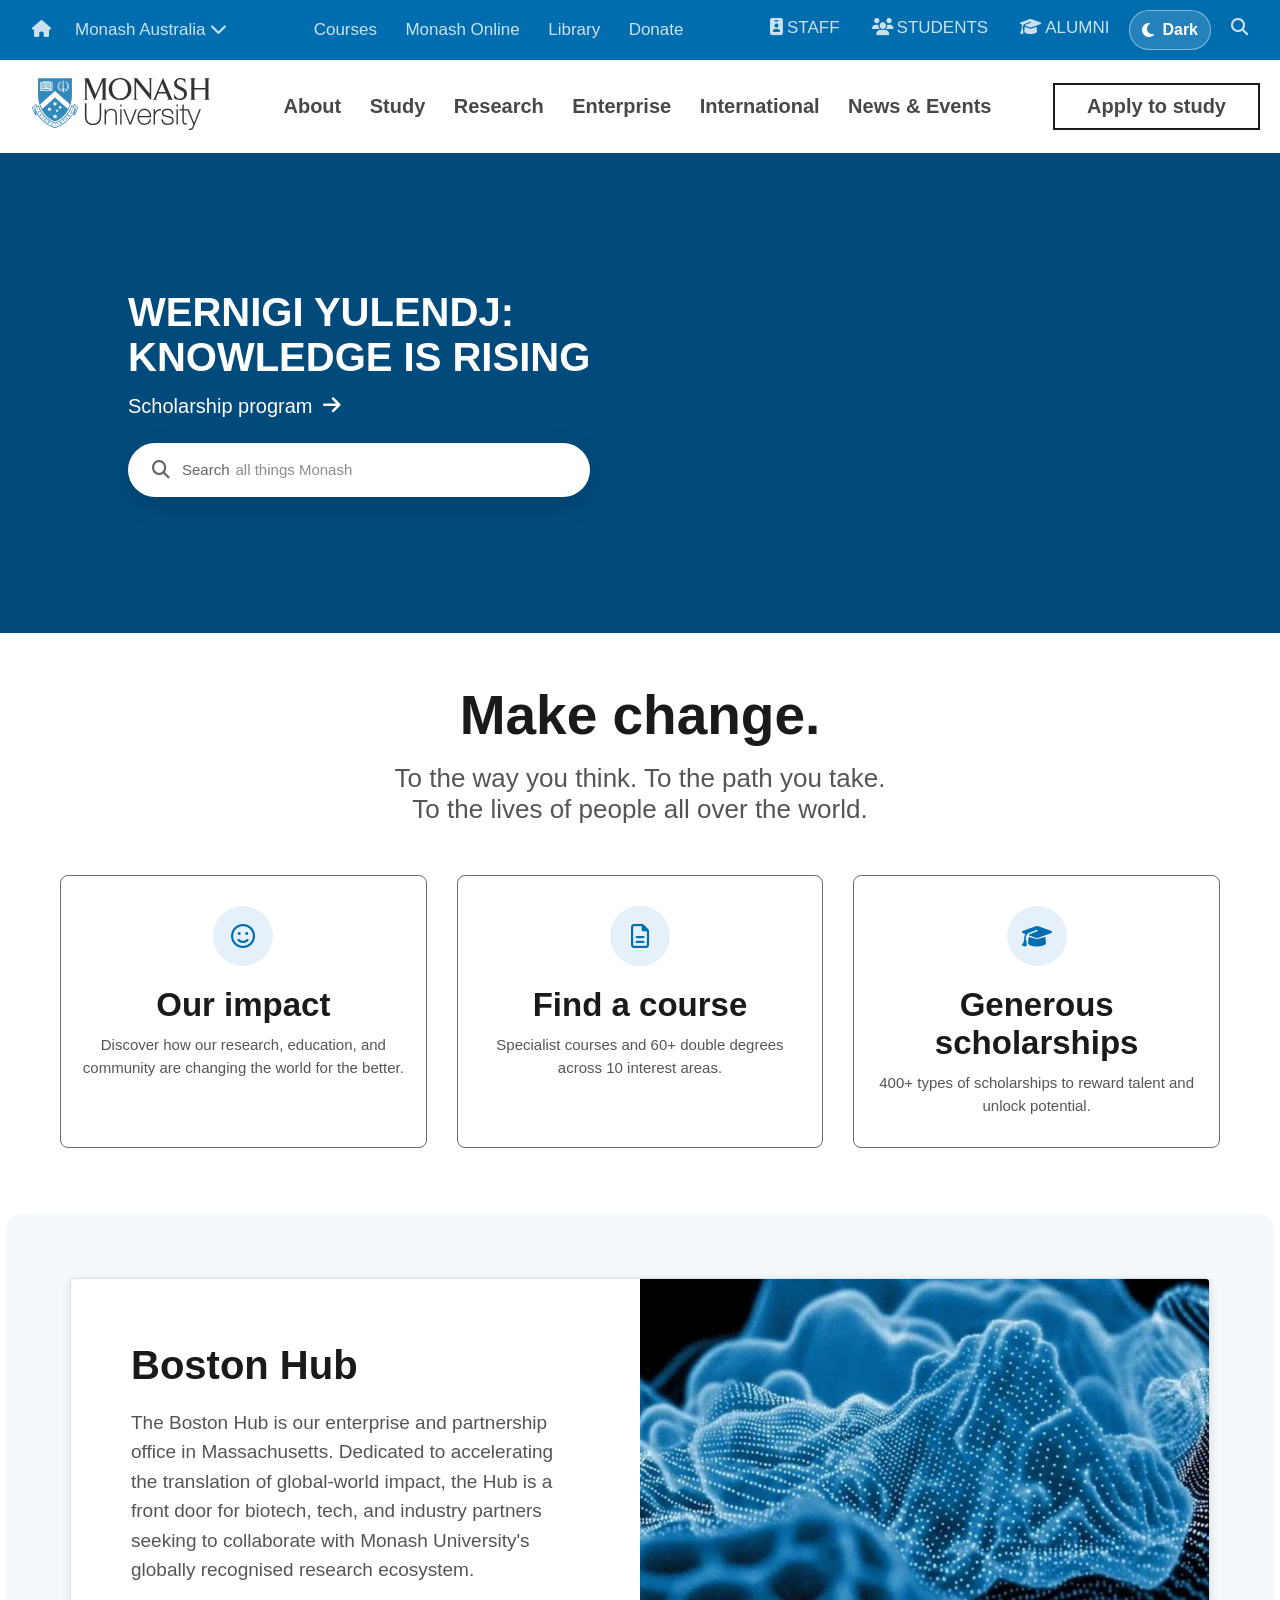
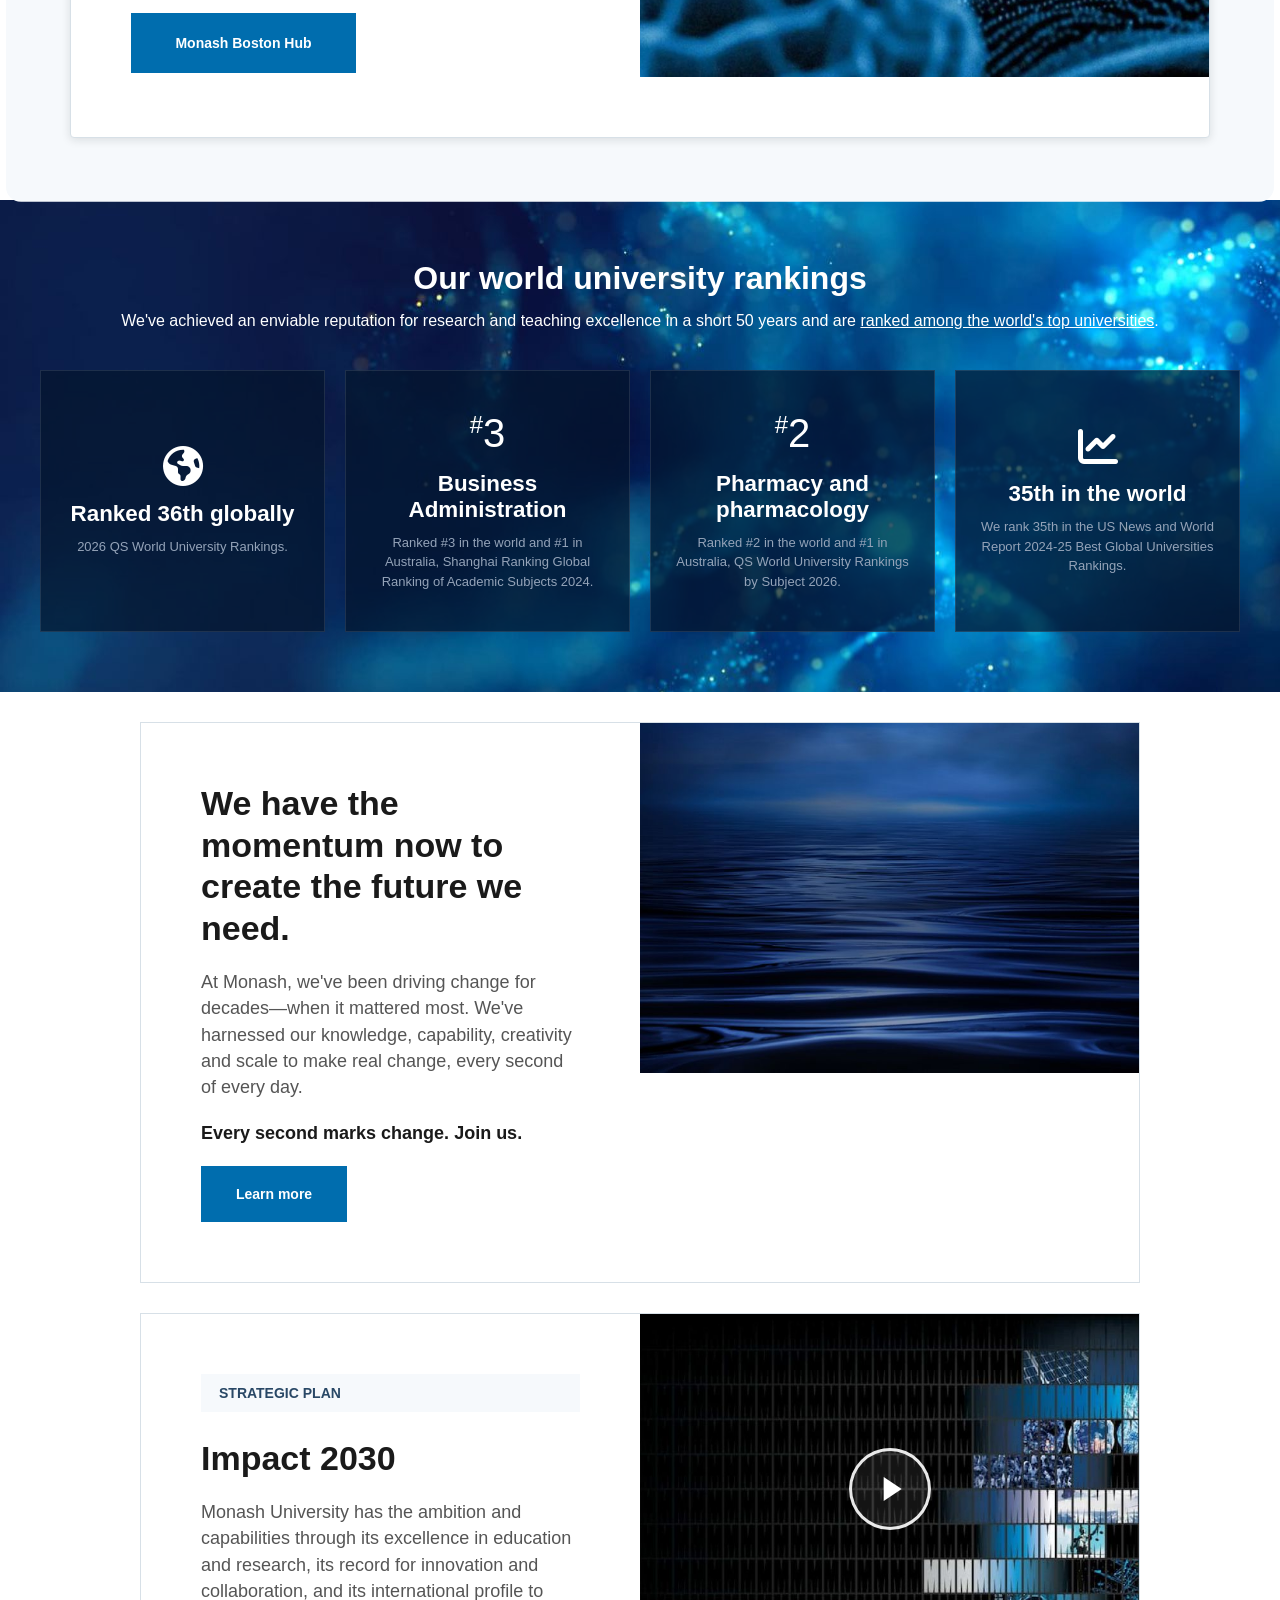
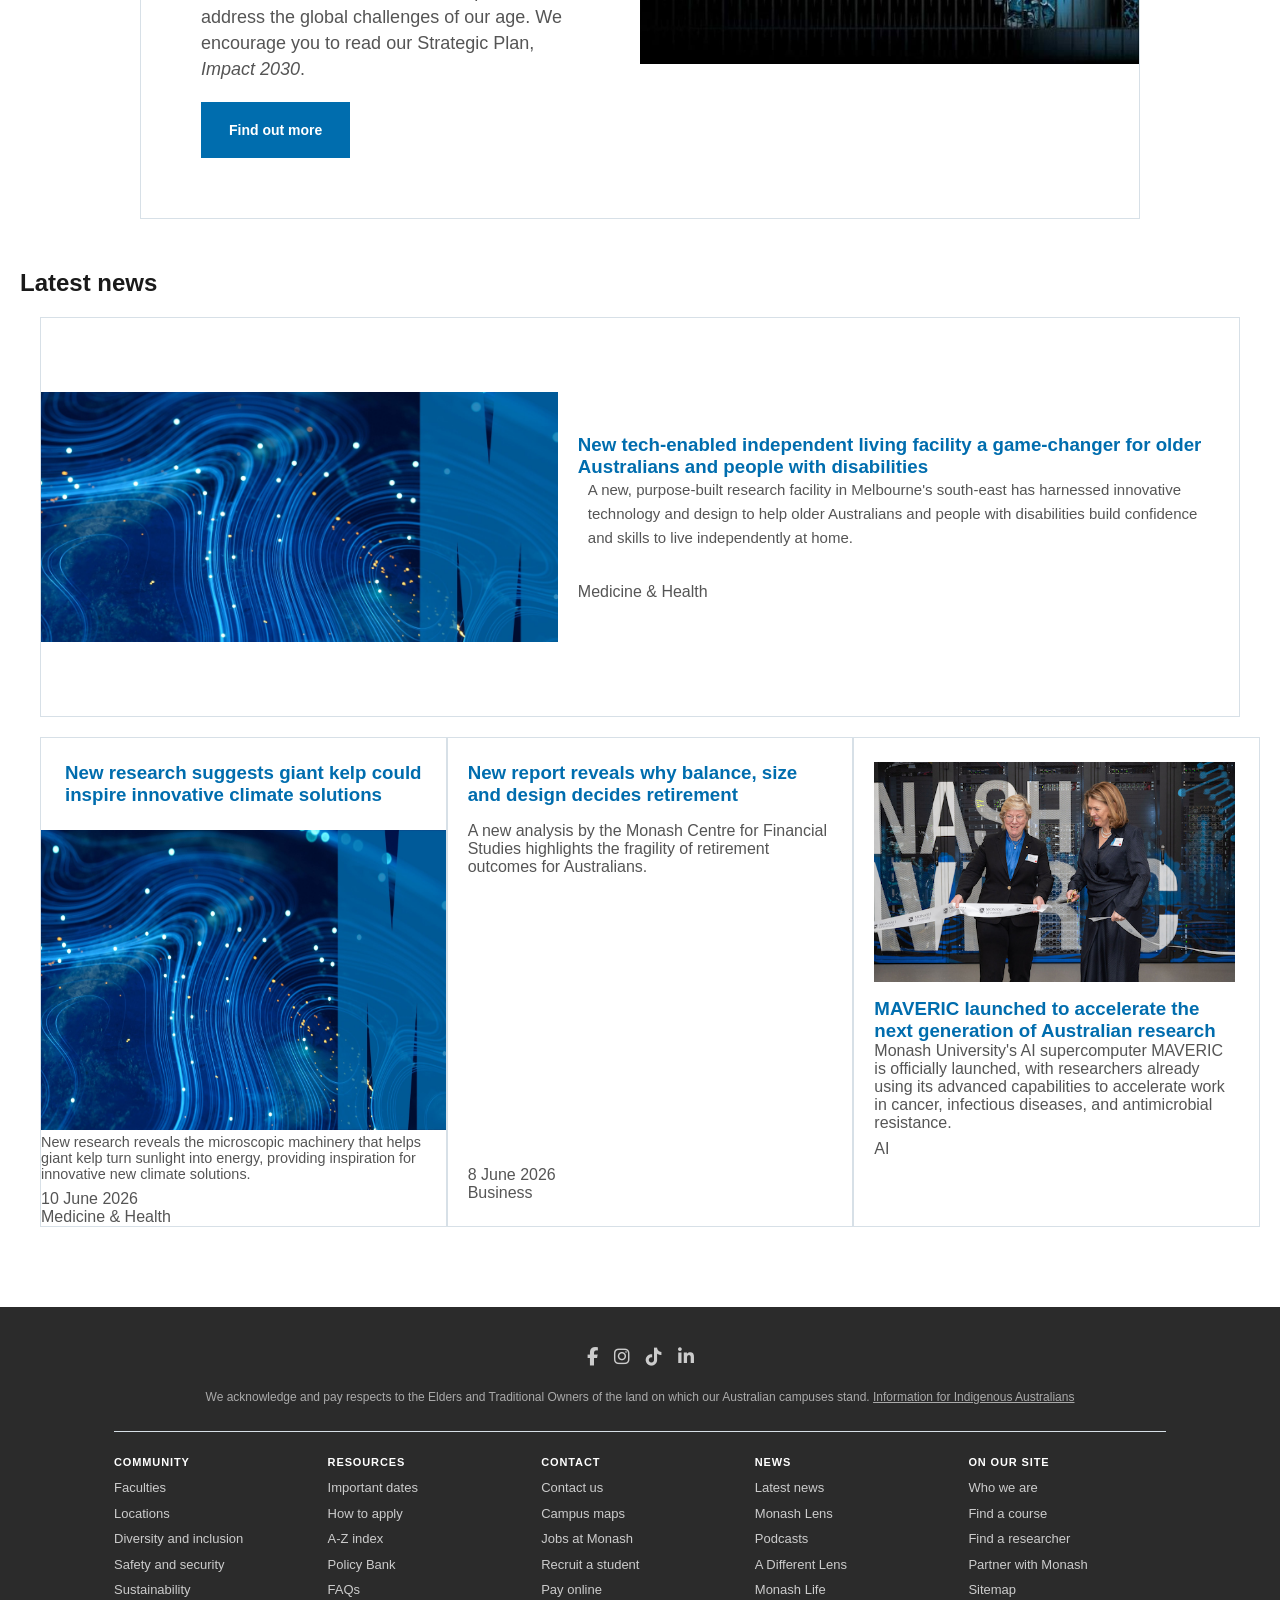
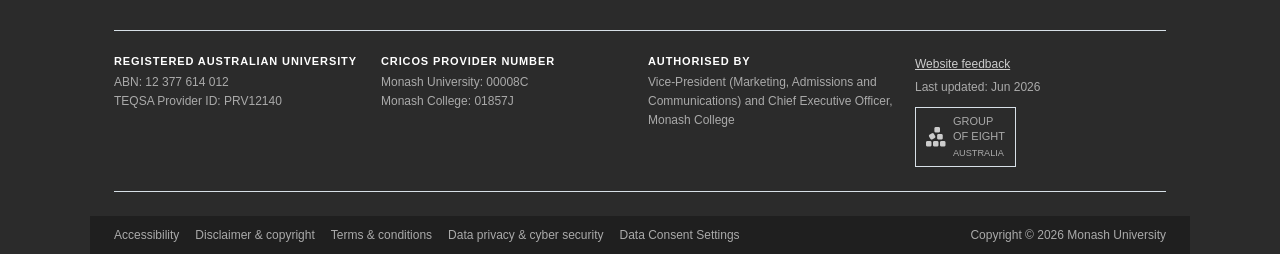
==== monash.html @ eb6e25a1 "finale" ====
<!DOCTYPE html>
<html lang="en">
<head>
    <meta charset="UTF-8">
    <meta name="viewport" content="width=device-width, initial-scale=1.0">
     <link rel="stylesheet" href="https://cdnjs.cloudflare.com/ajax/libs/font-awesome/6.7.2/css/all.min.css">
    <script>
        (function () {
            var savedTheme = localStorage.getItem('monash-theme');
            var preferredTheme = window.matchMedia('(prefers-color-scheme: dark)').matches ? 'dark' : 'light';
            document.documentElement.dataset.theme = savedTheme || preferredTheme;
        })();
    </script>
    <link rel="stylesheet" href="monash.css">
    <title>Monash University</title>
</head>
<body>
    <header class="header-1">
        <div class="logo">
            <div>
                <a href="#"><i class="fa-solid fa-house"></i></a>
            </div>

            <div class="dropdown">
                <div class="main-title"><a href="#">Monash Australia <i class="fa-solid fa-chevron-down"></i></a></div>
                <ul class="dropdown-menu">
                    <li><a class="dropdown-item" href="#">Monash India</a></li>
                    <li><a class="dropdown-item" href="#">Monash Indonesia</a></li>
                    <li><a class="dropdown-item" href="#">Monash Malaysia</a></li>
                    <li><a class="dropdown-item" href="#">Monash Prato</a></li>
                    <li><a class="dropdown-item" href="#">Monash Suzhou</a></li>
                    <li><a class="dropdown-item" href="#">Monash Boston Hub</a></li>
            </ul>
            </div>
        </div>

        <nav class="navigation-1">
            <a href="#">Courses</a>
            <a href="#">Monash Online</a>
            <a href="#">Library</a>
            <a href="#">Donate</a>
        </nav>

        <div class="d-flex flex-wrap gap-1">
            <a href="#"><i class="fa-solid fa-id-badge me-1"></i>STAFF</a>
            <a href="#"><i class="fa-solid fa-users me-1"></i>STUDENTS</a>
            <a href="#"><i class="fa-solid fa-graduation-cap me-1"></i>ALUMNI</a>
            <button class="theme-toggle" type="button" aria-label="Switch to dark mode">
                <i class="fa-solid fa-moon"></i>
                <span>Dark</span>
            </button>
            <a href="#"><i class=" fa-solid fa-magnifying-glass"></i></a>
    </div>
    </header>

    <header class="header-2">
    <div class="logo">
        <a href="#" title="Monash University"><img src="monash-logo.svg" alt="Monash University Logo"></a>
    </div>

    </div>
    <div class="nav-scroll-wrapper">
        <nav class="main-nav">
            <a href="#">About</a>
            <a href="#">Study</a>
            <a href="#">Research</a>
            <a href="#">Enterprise</a>
            <a href="#">International</a>
            <a href="#">News &amp; Events</a>
        </nav>
    </div>

    <div class="apply-action">
        <a href="#" class="btn-apply">Apply to study</a>
    </div>

    </header>

   <div class="first-section">
    <div class="hero-content">
        <h1>WERNIGI YULENDJ:<br>KNOWLEDGE IS RISING</h1>
        <a href="#" class="hero-link">Scholarship program <i class="fa-solid fa-arrow-right"></i></a>

        <div class="search-container">
                <i class="fa-solid fa-magnifying-glass search-icon"></i>
                <span class="search-static-text">Search</span>
                <div class="ticker-wrapper">
                    <div class="ticker-text">all things Monash</div>
                    <div class="ticker-text">courses</div>
                    <div class="ticker-text">FAQs</div>
                    <div class="ticker-text">all things Monash</div>
                </div>
                <input type="text" class="search-input" aria-label="Search Monash" placeholder=" ">
            </div>
    </div>
</div>

<div class="second-section">
    <div class="first-writing">
        <h2>Make change.</h2>
        <p>To the way you think. To the path you take.<br>To the lives of people all over the world.</p>
    </div>

</div>


<section class="cards-section">
        <!-- Change the div to an anchor tag directly -->
<a href="#" class="info-card">
    <div class="card-icon-wrapper ">
        <i class="fa-regular fa-face-smile"></i>
    </div>
    <div class="card-body">
        <h3>Our impact</h3>
        <p>Discover how our research, education, and community are changing the world for the better.</p>
    </div>
</a>

        <a href="#" class="info-card">
            <div class="card-icon-wrapper">
                <i class="fa-regular fa-file-lines"></i>
            </div>
            <div class="card-body">
                <h3>Find a course</h3>
                <p>Specialist courses and 60+ double degrees across 10 interest areas.</p>
            </div>
        </a>

        <a href="#" class="info-card">
            <div class="card-icon-wrapper">
                <i class="fa-solid fa-graduation-cap"></i>
            </div>
            <div class="card-body">
                <h3>Generous scholarships</h3>
                <p>400+ types of scholarships to reward talent and unlock potential.</p>
            </div>
        </a>

    
</section>

<section class="banner">
    <div class="banner-content">
        <h2>Boston Hub</h2>
        <p>
            The Boston Hub is our enterprise and partnership office in
            Massachusetts. Dedicated to accelerating the translation of
            global-world impact, the Hub is a front door for biotech, tech,
            and industry partners seeking to collaborate with Monash
            University's globally recognised research ecosystem.
        </p>
        <a href="#" class="btn-solid">Monash Boston Hub</a>
    </div>
    <div class="banner-image">
        <img src="image/banner.static.jpg" alt="Abstract digital wave illustration">
    </div>
</section>

<section class="ranking">
    <div class="ranking-header">
        <h2>Our world university rankings</h2>
        <p>We've achieved an enviable reputation for research and teaching excellence in a short 50 years and are <a href="#" class="inline-link">ranked among the world's top universities</a>.</p>
    </div>

    <div class="ranking-cards">
        <div class="first-ranking card">
             <div class="rank-icon"><i class="fa-solid fa-earth-americas"></i></div>
            <h3>Ranked 36th globally</h3>
            <p>2026 QS World University Rankings.</p>
        </div>

        <div class="second-ranking card">
            <div class="rank-num"><sup>#</sup>3</div>
            <h3>Business Administration</h3>
            <p>Ranked #3 in the world and #1 in Australia, Shanghai Ranking Global Ranking of Academic Subjects 2024.</p>
        </div>

        <div class="third-ranking card">
            <div class="rank-num"><sup>#</sup>2</div>
            <h3>Pharmacy and pharmacology</h3>
            <p>Ranked #2 in the world and #1 in Australia, QS World University Rankings by Subject 2026.</p>
        </div>

        <div class="forth-ranking card">
            <div class="rank-icon"><i class="fa-solid fa-chart-line"></i></div>
            <h3>35th in the world</h3>
            <p>We rank 35th in the US News and World Report 2024-25 Best Global Universities Rankings.</p>
        </div>
    </div>
</section>

<section class="banner-2">
    <div class="banner-content">
        <h2>We have the momentum now to create the future we need.</h2>
        <p>At Monash, we've been driving change for decades—when it mattered most. We've harnessed our knowledge, capability, creativity and scale to make real change, every second of every day.</p>
        <p>Every second marks change. Join us.</p>
        <a href="#" class="btn-solid">Learn more</a>
    </div>

   <div class="banner-image">
            <img src="image/banner.static (2).jpg" alt="Deep blue ocean waves">
    </div> 
</section>

<section class="banner-3">
    <div class="banner-content">
        <div class="banner-kicker">Strategic Plan</div>
        <h2>Impact 2030</h2>
        <p>Monash University has the ambition and capabilities through its excellence in education and research, its record for innovation and collaboration, and its international profile to address the global challenges of our age. We encourage you to read our Strategic Plan, <em>Impact 2030</em>.</p>
        <a href="#" class="btn-solid">Find out more</a>
    </div>

   <div class="banner-image">
           <a href="https://www.youtube.com/watch?v=Y3uy8Jh7e4Q&list=PPSV"><img src="image/banner.static (3).jpg" alt="Deep blue ocean waves"></a>
    </div> 
</section>

<section class="news">

    <div class="title">
        <h2>Latest news</h2>
    </div>

    <div class="news-1">
        <div class="banner-image">
            <img src="image/Media-release-thumbnail.jpg" alt="Deep blue ocean waves">
        </div> 

        <div class="banner-content">
            <h3><a href="#">New tech-enabled independent living facility a game-changer for older Australians and people with disabilities</a></h3>
            <p>A new, purpose-built research facility in Melbourne's south-east has harnessed innovative technology and design to help older Australians and people with disabilities build confidence and skills to live independently at home.</p>
            <div class="card-footer"><span class="category">Medicine &amp; Health</span></div>
        </div>
    </div>

    <div class="news-2">
        <div class="news-2-1">
             <div class="p-4">
                <h3><a href="#">New research suggests giant kelp could inspire innovative climate solutions</a></h3>
            </div>
            <div class="inline-image">
                <img src="image/Media-release-thumbnail.jpg" alt="Kelp">
            </div>
            <div>
                <p class="text-secondary small flex-grow-1">New research reveals the microscopic machinery that helps giant kelp turn sunlight into energy, providing inspiration for innovative new climate solutions.</p>
                <div class="card-footer"><span class="date">10 June 2026</span><br><span class="category">Medicine &amp; Health</span></div>
            </div>
        </div>

        <div class="news-2-2">
            <h3><a href="#">New report reveals why balance, size and design decides retirement</a></h3>
            <p>A new analysis by the Monash Centre for Financial Studies highlights the fragility of retirement outcomes for Australians.</p>
            <div class="card-footer"><span class="date">8 June 2026</span><br><span class="category">Business</span></div>
        </div>

        <div class="news-2-3">
            <div>
                <img src="image/260605_Monash_Maveric_Official_Launch_724-2.jpg" alt="Researchers launching MAVERIC">
            </div>
            <div>
                <h3><a href="#">MAVERIC launched to accelerate the next generation of Australian research</a></h3>
                <p>Monash University's AI supercomputer MAVERIC is officially launched, with researchers already using its advanced capabilities to accelerate work in cancer, infectious diseases, and antimicrobial resistance.</p>
                <div class="card-footer"><span class="category">AI</span></div>
            </div>
        </div>
    </div>

</section>

<footer class="site-footer">
    <div class="footer-container">

        <div class="footer-socials">
            <a href="#" aria-label="Facebook"><i class="fa-brands fa-facebook-f"></i></a>
            <a href="#" aria-label="Instagram"><i class="fa-brands fa-instagram"></i></a>
            <a href="#" aria-label="TikTok"><i class="fa-brands fa-tiktok"></i></a>
            <a href="#" aria-label="LinkedIn"><i class="fa-brands fa-linkedin-in"></i></a>
        </div>

        <div class="footer-acknowledgement">
            <p>We acknowledge and pay respects to the Elders and Traditional Owners of the land on which our Australian campuses stand. <a href="#">Information for Indigenous Australians</a></p>
        </div>

        <hr class="footer-divider">

        <div class="footer-links-grid">
            <div class="footer-column">
                <h3>Community</h3>
                <ul>
                    <li><a href="#">Faculties</a></li>
                    <li><a href="#">Locations</a></li>
                    <li><a href="#">Diversity and inclusion</a></li>
                    <li><a href="#">Safety and security</a></li>
                    <li><a href="#">Sustainability</a></li>
                </ul>
            </div>
            
            <div class="footer-column">
                <h3>Resources</h3>
                <ul>
                    <li><a href="#">Important dates</a></li>
                    <li><a href="#">How to apply</a></li>
                    <li><a href="#">A-Z index</a></li>
                    <li><a href="#">Policy Bank</a></li>
                    <li><a href="#">FAQs</a></li>
                </ul>
            </div>
            
            <div class="footer-column">
                <h3>Contact</h3>
                <ul>
                    <li><a href="#">Contact us</a></li>
                    <li><a href="#">Campus maps</a></li>
                    <li><a href="#">Jobs at Monash</a></li>
                    <li><a href="#">Recruit a student</a></li>
                    <li><a href="#">Pay online</a></li>
                </ul>
            </div>
            
            <div class="footer-column">
                <h3>News</h3>
                <ul>
                    <li><a href="#">Latest news</a></li>
                    <li><a href="#">Monash Lens</a></li>
                    <li><a href="#">Podcasts</a></li>
                    <li><a href="#">A Different Lens</a></li>
                    <li><a href="#">Monash Life</a></li>
                </ul>
            </div>
            
            <div class="footer-column">
                <h3>On Our Site</h3>
                <ul>
                    <li><a href="#">Who we are</a></li>
                    <li><a href="#">Find a course</a></li>
                    <li><a href="#">Find a researcher</a></li>
                    <li><a href="#">Partner with Monash</a></li>
                    <li><a href="#">Sitemap</a></li>
                </ul>
            </div>
        </div>

        <hr class="footer-divider">

        <div class="footer-meta-grid">
            <div class="meta-block">
                <h4>Registered Australian University</h4>
                <p>ABN: 12 377 614 012</p>
                <p>TEQSA Provider ID: PRV12140</p>
            </div>
            
            <div class="meta-block">
                <h4>CRICOS Provider Number</h4>
                <p>Monash University: 00008C</p>
                <p>Monash College: 01857J</p>
            </div>
            
            <div class="meta-block">
                <h4>Authorised By</h4>
                <p>Vice-President (Marketing, Admissions and Communications) and Chief Executive Officer, Monash College</p>
            </div>
            
            <div class="meta-block links-block">
                <p><a href="#">Website feedback</a></p>
                <p>Last updated: Jun 2026</p>
                <div class="group-of-eight-logo">
                    <i class="fa-solid fa-cubes-stacked"></i>
                    <span>GROUP<br>OF EIGHT<br><small>AUSTRALIA</small></span>
                </div>
            </div>
        </div>

        <hr class="footer-divider">

        <div class="footer-baseline">
            <div class="baseline-links">
                <a href="#">Accessibility</a>
                <a href="#">Disclaimer &amp; copyright</a>
                <a href="#">Terms &amp; conditions</a>
                <a href="#">Data privacy &amp; cyber security</a>
                <a href="#">Data Consent Settings</a>
            </div>
            <p class="copyright-text">Copyright &copy; 2026 Monash University</p>
        </div>

    </div>
</footer>


<script>
    var themeToggle = document.querySelector('.theme-toggle');
    var themeIcon = themeToggle.querySelector('i');
    var themeLabel = themeToggle.querySelector('span');

    function applyThemeButton(theme) {
        var isDark = theme === 'dark';
        themeToggle.setAttribute('aria-label', isDark ? 'Switch to light mode' : 'Switch to dark mode');
        themeIcon.className = isDark ? 'fa-solid fa-sun' : 'fa-solid fa-moon';
        themeLabel.textContent = isDark ? 'Light' : 'Dark';
    }

    applyThemeButton(document.documentElement.dataset.theme || 'light');

    themeToggle.addEventListener('click', function () {
        var nextTheme = document.documentElement.dataset.theme === 'dark' ? 'light' : 'dark';
        document.documentElement.dataset.theme = nextTheme;
        localStorage.setItem('monash-theme', nextTheme);
        applyThemeButton(nextTheme);
    });
</script>
</body>
</html>
---- monash.css ----
/* --- DEFAULT: MOBILE FIRST (Phones) --- */
:root {
    --page-bg: #ffffff;
    --surface: #ffffff;
    --surface-soft: #f6f9fc;
    --text: #1a1a1a;
    --muted-text: #555555;
    --link: #006dae;
    --brand-blue: #006dae;
    --brand-blue-dark: #004b7c;
    --border: #d7e0e7;
    --card-border: #6b6b6b;
    --icon-bg: #e6f0f8;
    --footer-bg: #2b2b2b;
    --footer-bottom: #1f1f1f;
    --footer-text: #ccc;
    --footer-muted: #aaa;
}

[data-theme="dark"] {
    color-scheme: dark;
    --page-bg: #10151b;
    --surface: #161d25;
    --surface-soft: #202a35;
    --text: #f3f7fb;
    --muted-text: #c4ced8;
    --link: #69c6ff;
    --brand-blue: #1f9eea;
    --brand-blue-dark: #0d6099;
    --border: #314152;
    --card-border: #3d5165;
    --icon-bg: #19384f;
    --footer-bg: #10151b;
    --footer-bottom: #090d12;
    --footer-text: #d5dde5;
    --footer-muted: #a9b5c0;
}

*{
    margin: 0;
    padding: 0;
    box-sizing: border-box;

}

body {
    background-color: var(--page-bg);
    color: var(--text);
    font-family: Arial, sans-serif;
    transition: background-color 0.2s ease, color 0.2s ease;
}

a {
    transition: color 0.2s ease, background-color 0.2s ease, opacity 0.2s ease;
}

.d-flex {
    display: flex;
}

.flex-wrap {
    flex-wrap: wrap;
}

.gap-1 {
    gap: 8px;
}

.me-1 {
    margin-right: 4px;
}

.p-4 {
    padding: 24px;
}

.small {
    font-size: 0.9rem;
}

.flex-grow-1 {
    flex-grow: 1;
}

.text-secondary {
    color: var(--muted-text);
}
.header-1 {
    display: flex;
    flex-direction: column; /* Stack logo and navigation vertically */
    align-items: center;
    justify-content: center;
    gap: 15px; /* Adds space between logo and links on mobile */
    list-style: none;
    background-color: var(--brand-blue);
    padding: 15px;
}

.header-1 div ul li{
    list-style: none;
    display: flex;
    flex-wrap: wrap; 
    justify-content: center;
    gap: 10px;
}

.header-1 a {
    text-decoration: none;
    color: #fff;
    font-size: 16px; 
    font-weight: 500;
    padding: 8px 12px;
    opacity: 0.8; /* Slightly larger tap target for thumbs */
}

.header-1 a:hover{
    opacity: 1;

}

.logo img   { 
    height: 52px; 
    width: auto; }

[data-theme="dark"] .header-2 .logo img {
    filter: brightness(0) invert(1);
}

.logo {
    display: flex;
    justify-content: center;
}
.dropdown-menu {
    display: none;
    position: absolute; 
    background-color: var(--brand-blue);
    list-style: none;
    padding: 10px;
    z-index: 999;
    
}

.header-2{
    display: flex;
    flex-direction: column;
    align-items: center;
    justify-content: center;
    gap: 15px;
    background-color: var(--surface);
    
}

.header-2 a {
    text-decoration: none;
    color: var(--text);
    font-size: 16px; 
    font-size: larger;
    font-weight: 500;
    padding: 8px 12px;
    opacity: 0.8; /* Slightly larger tap target for thumbs */
}

.header-2 a:hover{
    opacity: 1;
}
.apply-action{
    border: 2px solid var(--text);   /* Creates a solid border around the box */
    padding: 10px 20px;
}

.apply-action:hover{
    background-color: var(--brand-blue);
    color: #ffffff;
}

.theme-toggle {
    display: inline-flex;
    align-items: center;
    justify-content: center;
    gap: 8px;
    border: 1px solid rgba(255, 255, 255, 0.45);
    border-radius: 999px;
    background-color: rgba(255, 255, 255, 0.14);
    color: #ffffff;
    min-height: 40px;
    padding: 8px 12px;
    font: inherit;
    font-weight: 700;
    cursor: pointer;
}

.theme-toggle:hover,
.theme-toggle:focus-visible {
    background-color: rgba(255, 255, 255, 0.24);
    outline: none;
}

.dropdown:hover .dropdown-menu {
    display: block; 
}

.first-section{
    background-color: var(--brand-blue-dark); 
    width: 100%;
    min-height: 480px;       
    display: flex;
    align-items: center;      
    padding: 40px 10%;
    color: #fff;
}

.hero-content h1 {
    color: #ffffff;
    font-size: 24px;           
    font-weight: 700;
    margin: 0 0 15px 0;
    
}

.search-input {
    width: 100%;
    padding: 12px 20px 12px 42px; 
    font-size: 15px;
    border: none;
    border-radius: 50px;         
    background-color: var(--surface);
    color: var(--text);
}

.search-input::placeholder {
    color: var(--muted-text);
}

.hero-link{
    color: #fff;
    text-decoration: none;
    display: inline-flex;
    margin-bottom: 25px;
}

/* .search-container{
   display: flex;
    align-items: center;
}

.search-icon{
    margin-right: 20px;
} */
 .search-container {
    background: #fff;
    border-radius: 50px;
    max-width: 650px;
    height: 54px;
    display: flex;
    align-items: center;
    position: relative;
    padding-inline: 24px;
    box-shadow: 0 8px 24px rgba(0,0,0,.15);
    overflow: hidden;
}
.search-icon { color: #666; font-size: 18px; margin-right: 12px; }
.search-static-text { color: #666; font-size: 15px; margin-right: 6px; white-space: nowrap; }
.search-input {
    position: absolute;
    inset: 0;
    background: transparent;
    border: none;
    outline: none;
    padding-inline-start: 105px;
    font-size: 15px;
    color: #1a1a1a;
    z-index: 5;
}
.search-container:has(.search-input:focus) .ticker-wrapper,
.search-container:has(.search-input:not(:placeholder-shown)) .ticker-wrapper { display: none; }
.ticker-wrapper { height: 24px; overflow: hidden; pointer-events: none; display: flex; flex-direction: column; }
.ticker-text {
    color: #8c8c8c;
    font-size: 15px;
    height: 24px;
    line-height: 24px;
    white-space: nowrap;
    animation: placeholderTicker 9s cubic-bezier(.65,0,.35,1) infinite;
}
@keyframes placeholderTicker {
    0%,  27% { transform: translateY(0);     }
    30%, 57% { transform: translateY(-24px); }
    60%, 87% { transform: translateY(-48px); }
    90%,100% { transform: translateY(-72px); }
}
.second-section{
    display: flex;
    flex-direction: column;
    align-items: center;
    justify-content: center;
    gap: 20px;
    text-align: center;
    margin-top: 50px;
    

}

.first-writing h2 {
    font-size: 44px;            /* Scaled for mobile viewports */
    font-weight: 800;           /* Extra bold heading matching image_9c3b84.png */
    color: var(--text);
    margin: 0 0 12px 0;
}

.first-writing p {
    font-size: 19px;
    font-weight: 300;           /* Lightweight, clean subtext */
    color: var(--muted-text);
}

@media (min-width: 768px) {
    .first-writing h2 {
        font-size: 55px;  
        font-weight: 900;      /* Large bold desktop headline statement */
        margin-bottom: 16px;
    }

    .first-writing p {
        font-size: 26px;        /* Clear, sharp subtitle text */
    }
}

.cards-section {
    display: grid;
    grid-template-columns: 1fr; /* One single full-width column on mobile */
    gap: 20px;                  /* Clean spacing between the stacked cards */
    padding: 20px;
    box-sizing: border-box;
}

.info-card {
    display: flex;
    flex-direction: column;
    align-items: center;        /* Centers items horizontally inside the card */
    text-align: center;         /* Centers the text lines */
    background-color: var(--surface);
    border: 1px solid var(--card-border);
    border-radius: 8px;
    padding: 30px 20px;
}

.card-icon-wrapper {
    display: flex;
    align-items: center;
    justify-content: center;
    width: 60px;
    height: 60px;
    background-color: var(--icon-bg);   /* Soft background accent under icon */
    border-radius: 50%;          /* Makes every icon wrap a clean circle */
    margin-bottom: 20px;
}

.card-icon-wrapper i {
    color: var(--brand-blue);              /* Monash Blue icon color */
    font-size: 24px;
}

.info-card h3 {
    font-size: 20px;
    margin: 0 0 10px 0;
    color: var(--text);
}

.info-card p {
    font-size: 15px;
    color: var(--muted-text);
    line-height: 1.5;
    margin: 0;
}

.cards-section a{
    text-decoration: none;
}


.info-card:hover {
    transform: translateY(-6px);
    /* ... styles ... */
}

/* ==========================================================================
   DEFAULT: MOBILE FIRST (Phones - Matches image_9152c0.jpg)
   ========================================================================== */
.banner, .banner-2, .banner-3{
    display: flex;
    flex-direction: column;      /* Stacks text on top of the image on mobile */
    background-color: var(--surface);
    width: 100%;
    box-sizing: border-box;
    font-family: Arial, sans-serif;
    border: 1px solid var(--border);    /* Soft card border visible in the image */
}

.banner {
    width: auto;
    max-width: 1620px;
    margin: 64px 16px;
    border-radius: 4px;
    box-shadow: 0 2px 10px rgba(16, 21, 27, 0.12), 0 0 0 64px var(--surface-soft);
    clip-path: inset(-64px -100vw);
}

.banner-2,
.banner-3 {
    width: auto;
    margin: 32px 16px;
    border-radius: 0;
}

.banner-content {
    padding: 30px 20px;          /* Clean spacing around the text elements */
    display: flex;
    flex-direction: column;
    align-items: flex-start;     /* Keeps everything left-aligned */
}

.banner-content h2 {
    font-size: 28px;
    font-weight: 700;
    color: var(--text);
    margin: 0 0 15px 0;
}

.banner-content p {
    font-size: 15px;
    color: var(--muted-text);
    line-height: 1.6;
    margin: 0 0 25px 0; 
    padding-left: 10px;         /* Pushes the button down */
}

.banner > .banner-content {
    justify-content: center;
}

.banner > .banner-content h2 {
    font-size: 32px;
    font-weight: 800;
    letter-spacing: 0;
    margin-bottom: 20px;
}

.banner > .banner-content p {
    max-width: 690px;
    padding-left: 0;
    font-size: 16px;
    line-height: 1.55;
    margin-bottom: 28px;
}

.banner-2 > .banner-content p,
.banner-3 > .banner-content p {
    padding-left: 0;
}

.banner-2 > .banner-content p:nth-of-type(2) {
    color: var(--text);
    font-weight: 700;
}

.banner-kicker {
    width: 100%;
    background-color: var(--surface-soft);
    color: #294866;
    font-size: 14px;
    font-weight: 800;
    line-height: 1;
    margin-bottom: 26px;
    padding: 12px 18px;
    text-transform: uppercase;
}

[data-theme="dark"] .banner-kicker {
    color: var(--text);
}

.banner-3 > .banner-image {
    position: relative;
}

.banner-3 > .banner-image::before {
    content: "";
    position: absolute;
    left: 50%;
    top: 50%;
    width: 76px;
    height: 76px;
    border: 3px solid rgba(255, 255, 255, 0.9);
    border-radius: 50%;
    background-color: rgba(255, 255, 255, 0.08);
    transform: translate(-50%, -50%);
    z-index: 1;
}

.banner-3 > .banner-image::after {
    content: "";
    position: absolute;
    left: 50%;
    top: 50%;
    border-top: 12px solid transparent;
    border-bottom: 12px solid transparent;
    border-left: 18px solid #ffffff;
    transform: translate(-35%, -50%);
    z-index: 2;
}

/* --- Clean Rectangle Button Box --- */
.btn-solid {
    display: inline-block;
    text-decoration: none;
    color: #ffffff;
    background-color: var(--brand-blue);   /* Monash blue */
    padding: 12px 24px;
    font-weight: 600;
    font-size: 14px;
    transition: background-color 0.2s ease;
}

.banner .btn-solid {
    min-width: 180px;
    min-height: 60px;
    display: inline-flex;
    align-items: center;
    justify-content: center;
    padding: 16px 28px;
}

.banner-2 .btn-solid,
.banner-3 .btn-solid {
    min-width: 146px;
    min-height: 56px;
    display: inline-flex;
    align-items: center;
    justify-content: center;
    padding: 16px 28px;
}

.btn-solid:hover {
    background-color: var(--brand-blue-dark);   /* Darker blue on hover */
}

/* --- Mobile Image Rules --- */
.banner-image {
    width: 100%;
    height: 250px;               /* Limits height on phone so it doesn't run too long */
    overflow: hidden;
}

.banner-image img {
    width: 100%;
    height: 100%;
    object-fit: cover;           /* Keeps the image cropped cleanly without stretching */
    display: block;
}

/* Base Styling & Mobile First Default */
.ranking {
    background-image: url('image/banner.static (1).jpg');
    color: #ffffff;
    padding: 60px 20px;
    text-align: center;
}

.ranking-header {
    margin-bottom: 40px;
}

.ranking-header h2 {
    font-size: 2rem;
    margin-bottom: 15px;
}

.ranking-header .inline-link {
    color: #ffffff;
    text-decoration: underline;
}

/* Mobile Layout: Stacked vertically */
.ranking-cards {
    display: grid;
    grid-template-columns: 1fr;
    gap: 20px;
    max-width: 1200px;
    margin: 0 auto;
}

/* Individual Card Styling matching image_745c4d.jpg */
.card {
    display: flex;
    flex-direction: column;
    align-items: center;
    justify-content: center;
    text-align: center;
    background: rgba(4, 21, 45, 0.7); /* Translucent dark background */
    padding: 40px 20px;
    border: 1px solid rgba(255, 255, 255, 0.1);
    min-height: 250px;
}

.card h3 {
    font-size: 1.4rem;
    margin: 15px 0 10px 0;
    color: #ffffff;
}

.card p {
    color: #94a3b8;
    font-size: 13px;
    line-height: 1.5;
}

/* Icons & Numbers styling */
.rank-icon i, .rank-num {
    font-size: 2.5rem;
    color: #ffffff;
}
.rank-num sup {
    font-size: 1.5rem;
}

.news-1,.news-2-1{
    display: flex;
    flex-direction: column;
}

.news {
    background-color: var(--page-bg);
    color: var(--text);
    padding: 20px;
}

.news .title h2,
.news h3,
.news p {
    color: var(--text);
}

.news p,
.date,
.category {
    color: var(--muted-text);
}

.news-1,
.news-2-1,
.news-2-2,
.news-2-3 {
    background-color: var(--surface);
    border: 1px solid var(--border);
}

.news-2-2,
.news-2-3 {
    gap: 16px;
    padding: 24px;
}

.news-2-3 img {
    width: 100%;
    height: 220px;
    object-fit: cover;
    display: block;
}

.news-1 a,.news-2-1 a ,.news-2-3 a,.news-2-2 a{
    text-decoration: none;
    color: var(--link);
}
.news-2-1 a:hover,.news-1 a:hover,.news-2-2 a:hover,.news-1 a:hover
.news-2-3 a:hover,.news-1 a:hover{
    text-decoration: underline;
}

.news-2,.news-2-1, .news-2-2, .news-2-3{
    display: flex;
    flex-direction: column;
    width: 100%;
    height: auto;
}

.news-2, .news-2-2, .news-2-3{
    padding-left: 20px;
}

.news-2-1 img{
    width: 100%;
    height: 300px;
}

.card-footer {
    margin-top: auto; 
    padding-top: 8px;
}

/* 
   FOOTER
   */
.site-footer {
    background-color: var(--footer-bg);
    color: var(--footer-text);
    font-size: 13px;
    margin-top: 60px;
    padding: 40px 0 0 0;
}

.footer-container {
    max-width: 1100px;
    margin: 0 auto;
    padding: 0 24px;
}

/* --- Social Icons Row --- */
.footer-socials {
    display: flex;
    gap: 16px;
    justify-content: center;
    margin-bottom: 20px;
}

.footer-socials a {
    color: var(--footer-text);
    font-size: 18px;
    text-decoration: none;
    transition: color 0.2s;
}

.footer-socials a:hover {
    color: #fff;
}

/* --- Acknowledgement Text --- */
.footer-acknowledgement {
    text-align: center;
    font-size: 12px;
    color: var(--footer-muted);
    margin-bottom: 24px;
    line-height: 1.6;
}

.footer-acknowledgement a {
    color: var(--footer-muted);
    text-decoration: underline;
}

.footer-acknowledgement a:hover {
    color: #fff;
}

/* --- Dividers --- */
.footer-divider {
    border: none;
    border-top: 1px solid var(--border);
    margin: 0 0 24px 0;
}

/* --- 5-Column Links Grid --- */
.footer-links-grid {
    display: grid;
    grid-template-columns: repeat(2, 1fr);
    gap: 24px 16px;
    margin-bottom: 24px;
}

.footer-column h3 {
    font-size: 11px;
    font-weight: 700;
    text-transform: uppercase;
    letter-spacing: 0.08em;
    color: #fff;
    margin-bottom: 10px;
}

.footer-column ul {
    list-style: none;
    padding: 0;
    margin: 0;
}

.footer-column ul li {
    margin-bottom: 6px;
}

.footer-column ul li a {
    color: var(--footer-text);
    text-decoration: none;
    font-size: 13px;
    line-height: 1.5;
}

.footer-column ul li a:hover {
    color: #fff;
    text-decoration: underline;
}

/* --- Meta Info Grid --- */
.footer-meta-grid {
    display: grid;
    grid-template-columns: 1fr 1fr;
    gap: 24px 16px;
    margin-bottom: 24px;
}

.meta-block h4 {
    font-size: 11px;
    font-weight: 700;
    text-transform: uppercase;
    letter-spacing: 0.08em;
    color: #fff;
    margin-bottom: 6px;
}

.meta-block p {
    font-size: 12px;
    color: var(--footer-muted);
    line-height: 1.6;
    margin: 0;
}

.meta-block.links-block a {
    color: var(--footer-text);
    text-decoration: underline;
    font-size: 12px;
    display: block;
    margin-bottom: 4px;
}

.meta-block.links-block a:hover {
    color: #fff;
}

/* --- Group of Eight Logo --- */
.group-of-eight-logo {
    display: flex;
    align-items: center;
    gap: 8px;
    margin-top: 10px;
    border: 1px solid var(--border);
    padding: 6px 10px;
    display: inline-flex;
    color: var(--footer-muted);
    font-size: 11px;
    line-height: 1.4;
}

.group-of-eight-logo i {
    font-size: 22px;
    color: var(--footer-text);
}

/* --- Bottom Baseline Bar --- */
.footer-baseline {
    background-color: var(--footer-bottom);
    margin: 0 -24px;
    padding: 12px 24px;
    display: flex;
    flex-direction: column;
    align-items: center;
    gap: 8px;
    text-align: center;
}

.baseline-links {
    display: flex;
    flex-wrap: wrap;
    justify-content: center;
    gap: 8px 16px;
}

.baseline-links a {
    color: var(--footer-muted);
    text-decoration: none;
    font-size: 12px;
}

.baseline-links a:hover {
    color: #fff;
    text-decoration: underline;
}

.copyright-text {
    font-size: 12px;
    color: var(--footer-muted);
}

/* --- Responsive: Desktop --- */
@media (min-width: 768px) {
    .footer-links-grid {
        grid-template-columns: repeat(5, 1fr);
        gap: 0 16px;
    }

    .footer-meta-grid {
        grid-template-columns: repeat(4, 1fr);
        gap: 0 16px;
    }

    .footer-baseline {
        flex-direction: row;
        justify-content: space-between;
        text-align: left;
    }
}
@media (min-width: 1024px) {
    .ranking-cards {
        /* Corrected grid-template syntax for 4 equal side-by-side columns */
        grid-template-columns: repeat(4, 1fr); 
    }
}
@media (min-width: 768px) {
    .header-1 {
        flex-direction: row; /* Switch back to horizontal layout */
        justify-content: space-between;
        padding: 10px 20px;
    }

    .header-1 a {
        font-size: 17px;
    }
    
    .header-2{
        flex-direction: row; /* Switch back to horizontal layout */
        justify-content: space-between;
        padding: 10px 20px;
    }

    .header-2 a{
        font-size: 20px;
        font-weight: 800;
    }

    .first-section h1{
        font-size: 40px;
    }

    .hero-link{
        font-size: 20px;
        gap: 10px;
    }

    .search-input {
        font-size: 20px;
        padding: 12px 20px/* Roomier input padding */
    }
    .cards-section {
        /* Snaps instantly into 3 equal columns side-by-side */
        grid-template-columns: repeat(3, 1fr); 
        gap: 30px;              /* Gives cards more breathing room on desktop */
        max-width: 1200px;      /* Prevents grid from stretching too infinitely wide */
        margin: 0 auto;         /* Centers the entire grid section on desktop screens */
        padding: 50px 20px;
    }
    
    .cards-section h3{
        font-size: 33px;
        font-weight: 900;
    }

    

    .banner, .banner-2 ,.banner-3 ,.news-1{
    display: flex;
    flex-direction: row;
    margin: 20px;
    height: auto;
    border: 1px solid var(--border); /* Added style and color to make it visible */
    
    min-height: 400px;
    justify-content: space-between; 
    align-items: center; 
}

.banner {
    margin: 80px auto 62px;
    min-height: 398px;
    max-width: min(1620px, calc(100% - 140px));
    align-items: stretch;
    overflow: hidden;
}

.banner > .banner-content h2 {
    font-size: 40px;
}

.banner > .banner-content p {
    font-size: 19px;
}

.banner .btn-solid {
    min-width: 225px;
}

.banner-2,
.banner-3 {
    margin: 30px auto;
    min-height: 436px;
    max-width: min(1620px, calc(100% - 280px));
    align-items: stretch;
    background-color: var(--surface);
    overflow: hidden;
}

.banner-2 > .banner-content,
.banner-3 > .banner-content {
    flex: 0 0 50%;
    justify-content: center;
    padding: 60px;
}

.banner-2 > .banner-image,
.banner-3 > .banner-image {
    flex: 0 0 50%;
    height: 350px;
    align-self: flex-start;
}

.banner-2 > .banner-image img,
.banner-3 > .banner-image img {
    object-position: center;
}

.banner-2 > .banner-content h2,
.banner-3 > .banner-content h2 {
    max-width: 650px;
    font-size: 34px;
    line-height: 1.22;
    font-weight: 800;
    margin-bottom: 20px;
}

.banner-2 > .banner-content p,
.banner-3 > .banner-content p {
    max-width: 690px;
    font-size: 18px;
    line-height: 1.45;
    margin-bottom: 20px;
}

.banner > .banner-content {
    flex: 0 0 50%;
    padding: 64px 60px;
}

.banner > .banner-image {
    flex: 0 0 50%;
    height: auto;
    min-height: 350px;
    max-height: 398px;
}

.banner > .banner-image img {
    object-position: center;
}

.news-2{
    display: grid;
    grid-template-columns: repeat(3, 1fr); 
}
}

@media (min-width: 768px) and (max-width: 1099px) {
    .banner,
    .banner-2,
    .banner-3,
    .news-1 {
        flex-direction: column;
        max-width: calc(100% - 40px);
        min-height: auto;
    }

    .banner > .banner-content,
    .banner-2 > .banner-content,
    .banner-3 > .banner-content {
        flex: none;
        padding: 40px;
    }

    .banner > .banner-image,
    .banner-2 > .banner-image,
    .banner-3 > .banner-image {
        flex: none;
        width: 100%;
        height: 320px;
        min-height: 0;
        max-height: none;
    }

    .banner > .banner-content h2,
    .banner-2 > .banner-content h2,
    .banner-3 > .banner-content h2 {
        font-size: 32px;
    }

    .banner > .banner-content p,
    .banner-2 > .banner-content p,
    .banner-3 > .banner-content p {
        font-size: 17px;
    }
}
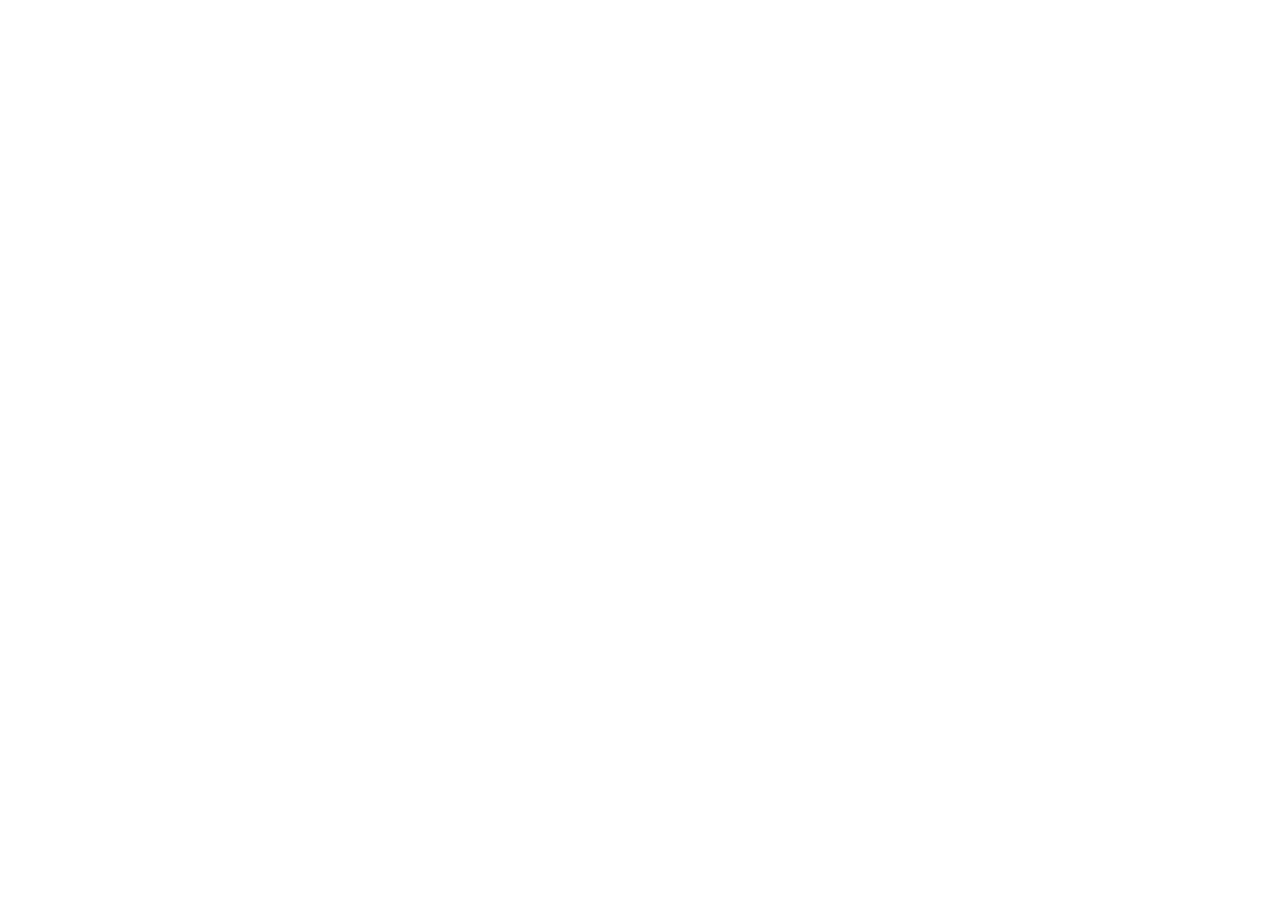
==== commit 34614fc9: "j" ====
--- a/monash.html
+++ b/monash.html
@@ -14,399 +14,4 @@
     <link rel="stylesheet" href="monash.css">
     <title>Monash University</title>
 </head>
-<body>
-    <header class="header-1">
-        <div class="logo">
-            <div>
-                <a href="#"><i class="fa-solid fa-house"></i></a>
-            </div>
 
-            <div class="dropdown">
-                <div class="main-title"><a href="#">Monash Australia <i class="fa-solid fa-chevron-down"></i></a></div>
-                <ul class="dropdown-menu">
-                    <li><a class="dropdown-item" href="#">Monash India</a></li>
-                    <li><a class="dropdown-item" href="#">Monash Indonesia</a></li>
-                    <li><a class="dropdown-item" href="#">Monash Malaysia</a></li>
-                    <li><a class="dropdown-item" href="#">Monash Prato</a></li>
-                    <li><a class="dropdown-item" href="#">Monash Suzhou</a></li>
-                    <li><a class="dropdown-item" href="#">Monash Boston Hub</a></li>
-            </ul>
-            </div>
-        </div>
-
-        <nav class="navigation-1">
-            <a href="#">Courses</a>
-            <a href="#">Monash Online</a>
-            <a href="#">Library</a>
-            <a href="#">Donate</a>
-        </nav>
-
-        <div class="d-flex flex-wrap gap-1">
-            <a href="#"><i class="fa-solid fa-id-badge me-1"></i>STAFF</a>
-            <a href="#"><i class="fa-solid fa-users me-1"></i>STUDENTS</a>
-            <a href="#"><i class="fa-solid fa-graduation-cap me-1"></i>ALUMNI</a>
-            <button class="theme-toggle" type="button" aria-label="Switch to dark mode">
-                <i class="fa-solid fa-moon"></i>
-                <span>Dark</span>
-            </button>
-            <a href="#"><i class=" fa-solid fa-magnifying-glass"></i></a>
-    </div>
-    </header>
-
-    <header class="header-2">
-    <div class="logo">
-        <a href="#" title="Monash University"><img src="monash-logo.svg" alt="Monash University Logo"></a>
-    </div>
-
-    </div>
-    <div class="nav-scroll-wrapper">
-        <nav class="main-nav">
-            <a href="#">About</a>
-            <a href="#">Study</a>
-            <a href="#">Research</a>
-            <a href="#">Enterprise</a>
-            <a href="#">International</a>
-            <a href="#">News &amp; Events</a>
-        </nav>
-    </div>
-
-    <div class="apply-action">
-        <a href="#" class="btn-apply">Apply to study</a>
-    </div>
-
-    </header>
-
-   <div class="first-section">
-    <div class="hero-content">
-        <h1>WERNIGI YULENDJ:<br>KNOWLEDGE IS RISING</h1>
-        <a href="#" class="hero-link">Scholarship program <i class="fa-solid fa-arrow-right"></i></a>
-
-        <div class="search-container">
-                <i class="fa-solid fa-magnifying-glass search-icon"></i>
-                <span class="search-static-text">Search</span>
-                <div class="ticker-wrapper">
-                    <div class="ticker-text">all things Monash</div>
-                    <div class="ticker-text">courses</div>
-                    <div class="ticker-text">FAQs</div>
-                    <div class="ticker-text">all things Monash</div>
-                </div>
-                <input type="text" class="search-input" aria-label="Search Monash" placeholder=" ">
-            </div>
-    </div>
-</div>
-
-<div class="second-section">
-    <div class="first-writing">
-        <h2>Make change.</h2>
-        <p>To the way you think. To the path you take.<br>To the lives of people all over the world.</p>
-    </div>
-
-</div>
-
-
-<section class="cards-section">
-        <!-- Change the div to an anchor tag directly -->
-<a href="#" class="info-card">
-    <div class="card-icon-wrapper ">
-        <i class="fa-regular fa-face-smile"></i>
-    </div>
-    <div class="card-body">
-        <h3>Our impact</h3>
-        <p>Discover how our research, education, and community are changing the world for the better.</p>
-    </div>
-</a>
-
-        <a href="#" class="info-card">
-            <div class="card-icon-wrapper">
-                <i class="fa-regular fa-file-lines"></i>
-            </div>
-            <div class="card-body">
-                <h3>Find a course</h3>
-                <p>Specialist courses and 60+ double degrees across 10 interest areas.</p>
-            </div>
-        </a>
-
-        <a href="#" class="info-card">
-            <div class="card-icon-wrapper">
-                <i class="fa-solid fa-graduation-cap"></i>
-            </div>
-            <div class="card-body">
-                <h3>Generous scholarships</h3>
-                <p>400+ types of scholarships to reward talent and unlock potential.</p>
-            </div>
-        </a>
-
-    
-</section>
-
-<section class="banner">
-    <div class="banner-content">
-        <h2>Boston Hub</h2>
-        <p>
-            The Boston Hub is our enterprise and partnership office in
-            Massachusetts. Dedicated to accelerating the translation of
-            global-world impact, the Hub is a front door for biotech, tech,
-            and industry partners seeking to collaborate with Monash
-            University's globally recognised research ecosystem.
-        </p>
-        <a href="#" class="btn-solid">Monash Boston Hub</a>
-    </div>
-    <div class="banner-image">
-        <img src="image/banner.static.jpg" alt="Abstract digital wave illustration">
-    </div>
-</section>
-
-<section class="ranking">
-    <div class="ranking-header">
-        <h2>Our world university rankings</h2>
-        <p>We've achieved an enviable reputation for research and teaching excellence in a short 50 years and are <a href="#" class="inline-link">ranked among the world's top universities</a>.</p>
-    </div>
-
-    <div class="ranking-cards">
-        <div class="first-ranking card">
-             <div class="rank-icon"><i class="fa-solid fa-earth-americas"></i></div>
-            <h3>Ranked 36th globally</h3>
-            <p>2026 QS World University Rankings.</p>
-        </div>
-
-        <div class="second-ranking card">
-            <div class="rank-num"><sup>#</sup>3</div>
-            <h3>Business Administration</h3>
-            <p>Ranked #3 in the world and #1 in Australia, Shanghai Ranking Global Ranking of Academic Subjects 2024.</p>
-        </div>
-
-        <div class="third-ranking card">
-            <div class="rank-num"><sup>#</sup>2</div>
-            <h3>Pharmacy and pharmacology</h3>
-            <p>Ranked #2 in the world and #1 in Australia, QS World University Rankings by Subject 2026.</p>
-        </div>
-
-        <div class="forth-ranking card">
-            <div class="rank-icon"><i class="fa-solid fa-chart-line"></i></div>
-            <h3>35th in the world</h3>
-            <p>We rank 35th in the US News and World Report 2024-25 Best Global Universities Rankings.</p>
-        </div>
-    </div>
-</section>
-
-<section class="banner-2">
-    <div class="banner-content">
-        <h2>We have the momentum now to create the future we need.</h2>
-        <p>At Monash, we've been driving change for decades—when it mattered most. We've harnessed our knowledge, capability, creativity and scale to make real change, every second of every day.</p>
-        <p>Every second marks change. Join us.</p>
-        <a href="#" class="btn-solid">Learn more</a>
-    </div>
-
-   <div class="banner-image">
-            <img src="image/banner.static (2).jpg" alt="Deep blue ocean waves">
-    </div> 
-</section>
-
-<section class="banner-3">
-    <div class="banner-content">
-        <div class="banner-kicker">Strategic Plan</div>
-        <h2>Impact 2030</h2>
-        <p>Monash University has the ambition and capabilities through its excellence in education and research, its record for innovation and collaboration, and its international profile to address the global challenges of our age. We encourage you to read our Strategic Plan, <em>Impact 2030</em>.</p>
-        <a href="#" class="btn-solid">Find out more</a>
-    </div>
-
-   <div class="banner-image">
-           <a href="https://www.youtube.com/watch?v=Y3uy8Jh7e4Q&list=PPSV"><img src="image/banner.static (3).jpg" alt="Deep blue ocean waves"></a>
-    </div> 
-</section>
-
-<section class="news">
-
-    <div class="title">
-        <h2>Latest news</h2>
-    </div>
-
-    <div class="news-1">
-        <div class="banner-image">
-            <img src="image/Media-release-thumbnail.jpg" alt="Deep blue ocean waves">
-        </div> 
-
-        <div class="banner-content">
-            <h3><a href="#">New tech-enabled independent living facility a game-changer for older Australians and people with disabilities</a></h3>
-            <p>A new, purpose-built research facility in Melbourne's south-east has harnessed innovative technology and design to help older Australians and people with disabilities build confidence and skills to live independently at home.</p>
-            <div class="card-footer"><span class="category">Medicine &amp; Health</span></div>
-        </div>
-    </div>
-
-    <div class="news-2">
-        <div class="news-2-1">
-             <div class="p-4">
-                <h3><a href="#">New research suggests giant kelp could inspire innovative climate solutions</a></h3>
-            </div>
-            <div class="inline-image">
-                <img src="image/Media-release-thumbnail.jpg" alt="Kelp">
-            </div>
-            <div>
-                <p class="text-secondary small flex-grow-1">New research reveals the microscopic machinery that helps giant kelp turn sunlight into energy, providing inspiration for innovative new climate solutions.</p>
-                <div class="card-footer"><span class="date">10 June 2026</span><br><span class="category">Medicine &amp; Health</span></div>
-            </div>
-        </div>
-
-        <div class="news-2-2">
-            <h3><a href="#">New report reveals why balance, size and design decides retirement</a></h3>
-            <p>A new analysis by the Monash Centre for Financial Studies highlights the fragility of retirement outcomes for Australians.</p>
-            <div class="card-footer"><span class="date">8 June 2026</span><br><span class="category">Business</span></div>
-        </div>
-
-        <div class="news-2-3">
-            <div>
-                <img src="image/260605_Monash_Maveric_Official_Launch_724-2.jpg" alt="Researchers launching MAVERIC">
-            </div>
-            <div>
-                <h3><a href="#">MAVERIC launched to accelerate the next generation of Australian research</a></h3>
-                <p>Monash University's AI supercomputer MAVERIC is officially launched, with researchers already using its advanced capabilities to accelerate work in cancer, infectious diseases, and antimicrobial resistance.</p>
-                <div class="card-footer"><span class="category">AI</span></div>
-            </div>
-        </div>
-    </div>
-
-</section>
-
-<footer class="site-footer">
-    <div class="footer-container">
-
-        <div class="footer-socials">
-            <a href="#" aria-label="Facebook"><i class="fa-brands fa-facebook-f"></i></a>
-            <a href="#" aria-label="Instagram"><i class="fa-brands fa-instagram"></i></a>
-            <a href="#" aria-label="TikTok"><i class="fa-brands fa-tiktok"></i></a>
-            <a href="#" aria-label="LinkedIn"><i class="fa-brands fa-linkedin-in"></i></a>
-        </div>
-
-        <div class="footer-acknowledgement">
-            <p>We acknowledge and pay respects to the Elders and Traditional Owners of the land on which our Australian campuses stand. <a href="#">Information for Indigenous Australians</a></p>
-        </div>
-
-        <hr class="footer-divider">
-
-        <div class="footer-links-grid">
-            <div class="footer-column">
-                <h3>Community</h3>
-                <ul>
-                    <li><a href="#">Faculties</a></li>
-                    <li><a href="#">Locations</a></li>
-                    <li><a href="#">Diversity and inclusion</a></li>
-                    <li><a href="#">Safety and security</a></li>
-                    <li><a href="#">Sustainability</a></li>
-                </ul>
-            </div>
-            
-            <div class="footer-column">
-                <h3>Resources</h3>
-                <ul>
-                    <li><a href="#">Important dates</a></li>
-                    <li><a href="#">How to apply</a></li>
-                    <li><a href="#">A-Z index</a></li>
-                    <li><a href="#">Policy Bank</a></li>
-                    <li><a href="#">FAQs</a></li>
-                </ul>
-            </div>
-            
-            <div class="footer-column">
-                <h3>Contact</h3>
-                <ul>
-                    <li><a href="#">Contact us</a></li>
-                    <li><a href="#">Campus maps</a></li>
-                    <li><a href="#">Jobs at Monash</a></li>
-                    <li><a href="#">Recruit a student</a></li>
-                    <li><a href="#">Pay online</a></li>
-                </ul>
-            </div>
-            
-            <div class="footer-column">
-                <h3>News</h3>
-                <ul>
-                    <li><a href="#">Latest news</a></li>
-                    <li><a href="#">Monash Lens</a></li>
-                    <li><a href="#">Podcasts</a></li>
-                    <li><a href="#">A Different Lens</a></li>
-                    <li><a href="#">Monash Life</a></li>
-                </ul>
-            </div>
-            
-            <div class="footer-column">
-                <h3>On Our Site</h3>
-                <ul>
-                    <li><a href="#">Who we are</a></li>
-                    <li><a href="#">Find a course</a></li>
-                    <li><a href="#">Find a researcher</a></li>
-                    <li><a href="#">Partner with Monash</a></li>
-                    <li><a href="#">Sitemap</a></li>
-                </ul>
-            </div>
-        </div>
-
-        <hr class="footer-divider">
-
-        <div class="footer-meta-grid">
-            <div class="meta-block">
-                <h4>Registered Australian University</h4>
-                <p>ABN: 12 377 614 012</p>
-                <p>TEQSA Provider ID: PRV12140</p>
-            </div>
-            
-            <div class="meta-block">
-                <h4>CRICOS Provider Number</h4>
-                <p>Monash University: 00008C</p>
-                <p>Monash College: 01857J</p>
-            </div>
-            
-            <div class="meta-block">
-                <h4>Authorised By</h4>
-                <p>Vice-President (Marketing, Admissions and Communications) and Chief Executive Officer, Monash College</p>
-            </div>
-            
-            <div class="meta-block links-block">
-                <p><a href="#">Website feedback</a></p>
-                <p>Last updated: Jun 2026</p>
-                <div class="group-of-eight-logo">
-                    <i class="fa-solid fa-cubes-stacked"></i>
-                    <span>GROUP<br>OF EIGHT<br><small>AUSTRALIA</small></span>
-                </div>
-            </div>
-        </div>
-
-        <hr class="footer-divider">
-
-        <div class="footer-baseline">
-            <div class="baseline-links">
-                <a href="#">Accessibility</a>
-                <a href="#">Disclaimer &amp; copyright</a>
-                <a href="#">Terms &amp; conditions</a>
-                <a href="#">Data privacy &amp; cyber security</a>
-                <a href="#">Data Consent Settings</a>
-            </div>
-            <p class="copyright-text">Copyright &copy; 2026 Monash University</p>
-        </div>
-
-    </div>
-</footer>
-
-
-<script>
-    var themeToggle = document.querySelector('.theme-toggle');
-    var themeIcon = themeToggle.querySelector('i');
-    var themeLabel = themeToggle.querySelector('span');
-
-    function applyThemeButton(theme) {
-        var isDark = theme === 'dark';
-        themeToggle.setAttribute('aria-label', isDark ? 'Switch to light mode' : 'Switch to dark mode');
-        themeIcon.className = isDark ? 'fa-solid fa-sun' : 'fa-solid fa-moon';
-        themeLabel.textContent = isDark ? 'Light' : 'Dark';
-    }
-
-    applyThemeButton(document.documentElement.dataset.theme || 'light');
-
-    themeToggle.addEventListener('click', function () {
-        var nextTheme = document.documentElement.dataset.theme === 'dark' ? 'light' : 'dark';
-        document.documentElement.dataset.theme = nextTheme;
-        localStorage.setItem('monash-theme', nextTheme);
-        applyThemeButton(nextTheme);
-    });
-</script>
-</body>
-</html>
